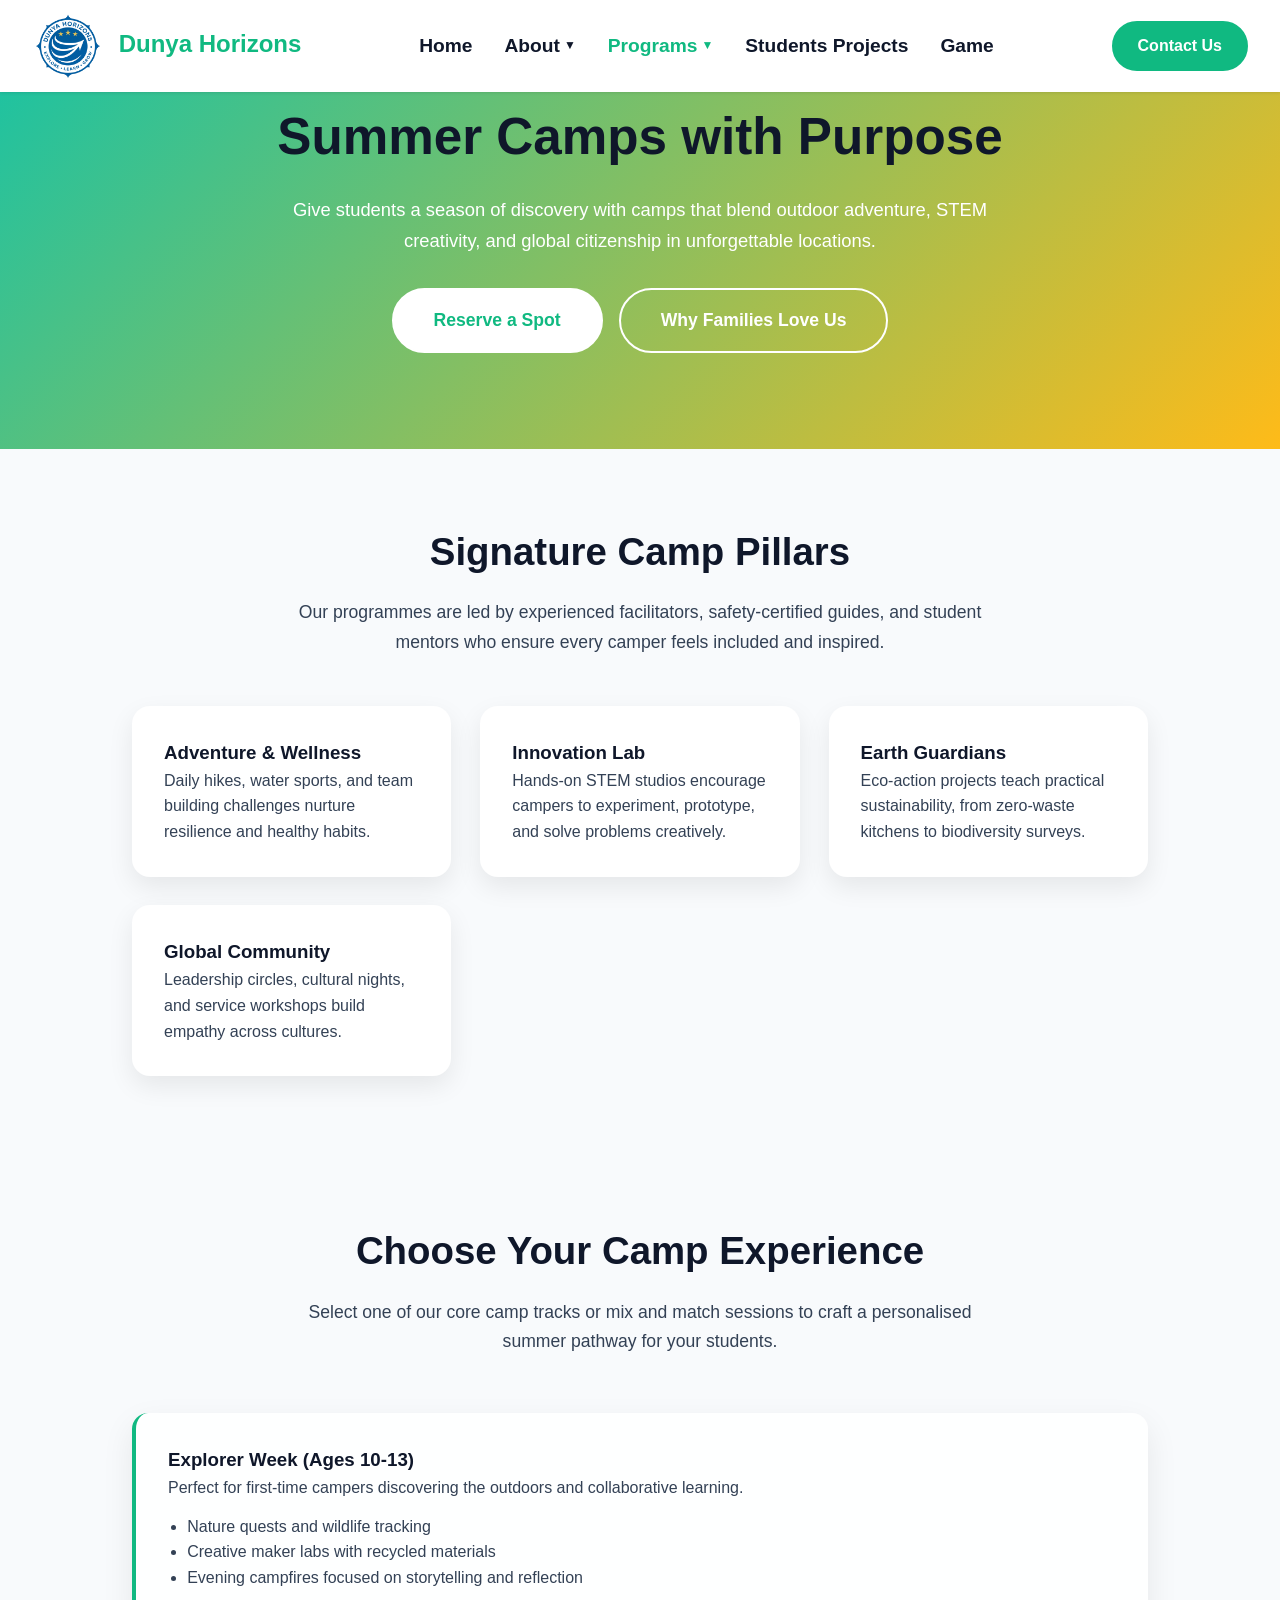
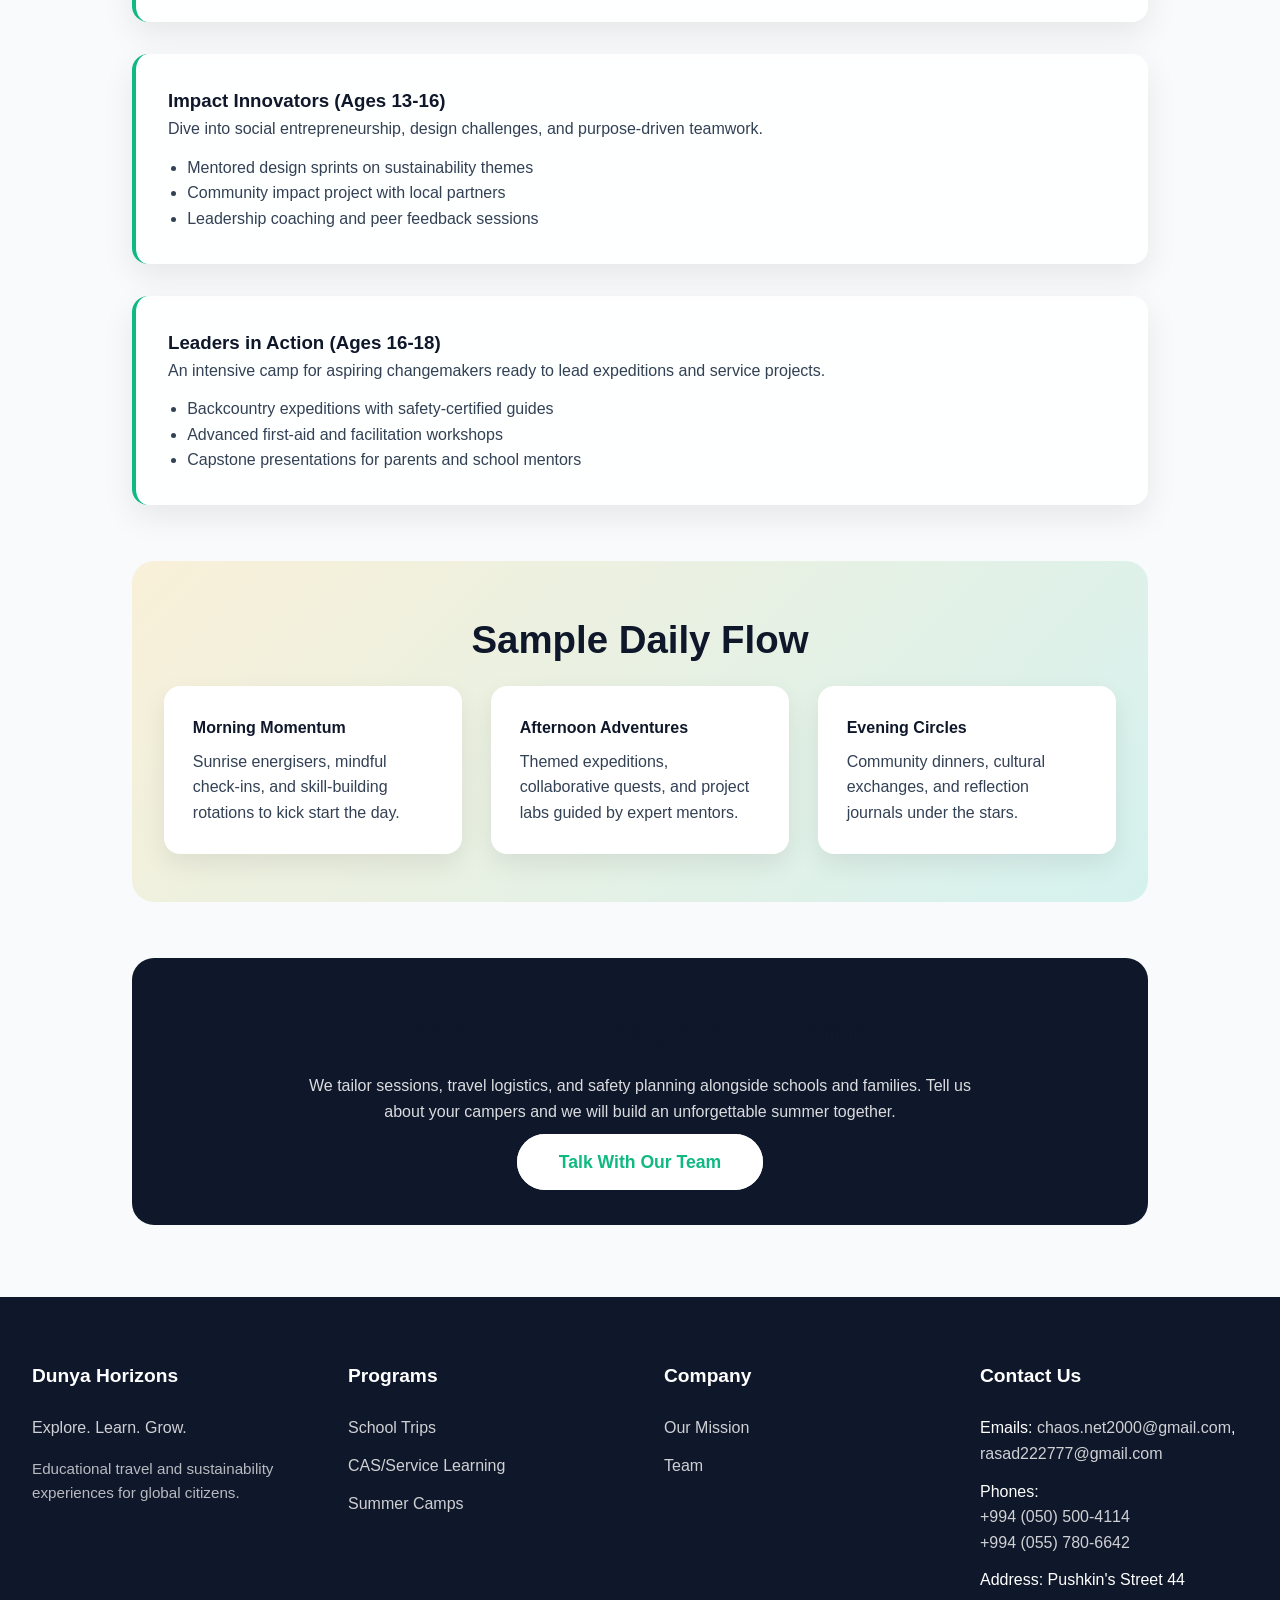
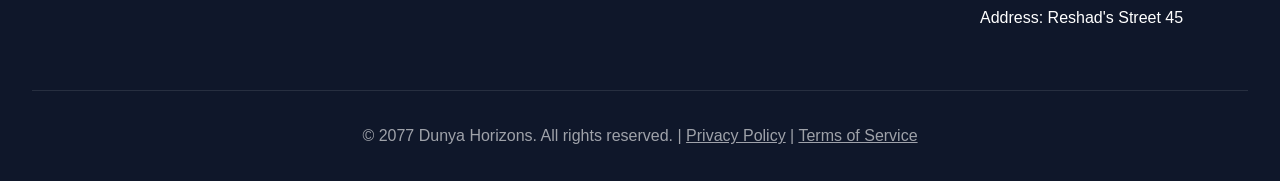
==== html/camps.html @ b31e770b "maybe last version 3" ====
<!DOCTYPE html>
<html lang="en">
<head>
    <meta charset="UTF-8">
    <meta name="viewport" content="width=device-width, initial-scale=1.0">
    <title>Summer Camps - Dunya Horizons</title>
    <meta name="description" content="Adventure-filled summer camps that grow leadership, environmental stewardship, and global friendships.">
    <link rel="stylesheet" href="css/nice.css">
    <link rel="icon" type="image/png" href="img/horizon.png">
    <style>
        body {
            background: var(--bg);
            font-family: 'Inter', sans-serif;
            margin: 0;
            color: var(--body);
        }

        .camps-hero {
            background: linear-gradient(135deg, rgba(0, 190, 160, 0.92), rgba(255, 180, 0, 0.9));
            color: var(--white);
            text-align: center;
            padding: 6rem 2rem;
        }

        .camps-hero h1 {
            font-size: clamp(2.4rem, 4vw, 3.2rem);
            margin-bottom: 1rem;
        }

        .camps-hero p {
            max-width: 760px;
            margin: 0 auto 2rem;
            font-size: 1.15rem;
            line-height: 1.7;
        }

        .camps-hero .cta-group {
            display: flex;
            flex-wrap: wrap;
            justify-content: center;
            gap: 1rem;
        }

        .camps-section {
            max-width: 1080px;
            margin: 0 auto;
            padding: 4.5rem 2rem;
        }

        .camps-section h2 {
            text-align: center;
            color: var(--heading);
            font-size: clamp(2rem, 3vw, 2.6rem);
            margin-bottom: 1rem;
        }

        .camps-section p.section-lead {
            text-align: center;
            max-width: 720px;
            margin: 0 auto 3rem;
            color: var(--body);
            font-size: 1.1rem;
            line-height: 1.7;
        }

        .camp-pillars {
            display: grid;
            grid-template-columns: repeat(auto-fit, minmax(240px, 1fr));
            gap: 1.8rem;
        }

        .camp-card {
            background: var(--white);
            border-radius: 18px;
            box-shadow: 0 10px 26px rgba(0, 0, 0, 0.08);
            padding: 2rem;
            transition: transform 0.3s ease, box-shadow 0.3s ease;
        }

        .camp-card:hover {
            transform: translateY(-6px);
            box-shadow: 0 14px 34px rgba(0, 0, 0, 0.12);
        }

        .camp-card h3 {
            margin-top: 0;
            color: var(--heading);
        }

        .camp-card p {
            margin-bottom: 0;
        }

        .camp-programs {
            margin-top: 3.5rem;
            display: grid;
            gap: 2rem;
        }

        .program-block {
            background: rgba(255, 255, 255, 0.92);
            border-left: 4px solid var(--primary);
            border-radius: 16px;
            padding: 2rem;
            box-shadow: 0 12px 32px rgba(0, 0, 0, 0.08);
        }

        .program-block h3 {
            margin-top: 0;
            color: var(--heading);
        }

        .program-block ul {
            padding-left: 1.2rem;
            margin: 0.8rem 0 0;
        }

        .camp-schedule {
            margin-top: 3.5rem;
            background: linear-gradient(135deg, rgba(255, 180, 0, 0.14), rgba(0, 190, 160, 0.14));
            border-radius: 22px;
            padding: 3rem 2rem;
        }

        .schedule-grid {
            display: grid;
            grid-template-columns: repeat(auto-fit, minmax(240px, 1fr));
            gap: 1.8rem;
        }

        .schedule-card {
            background: var(--white);
            border-radius: 16px;
            padding: 1.8rem;
            box-shadow: 0 10px 26px rgba(0, 0, 0, 0.08);
        }

        .schedule-card h4 {
            margin: 0 0 0.5rem;
            color: var(--heading);
        }

        .camp-cta-panel {
            margin-top: 3.5rem;
            background: var(--heading);
            color: var(--white);
            border-radius: 22px;
            padding: 3rem 2rem;
            text-align: center;
        }

        .camp-cta-panel h3 {
            font-size: 2rem;
            margin-bottom: 1rem;
        }

        .camp-cta-panel p {
            max-width: 680px;
            margin: 0 auto 1.5rem;
            color: rgba(255, 255, 255, 0.85);
        }

        @media (max-width: 768px) {
            .camp-cta-panel {
                padding: 2.5rem 1.5rem;
            }
        }
    </style>
</head>
<body>
    <header class="header" id="header">
        <div class="header-content">
            <a href="Nice.html#home" class="logo">
                <img src="img/horizon.png" alt="Dunya Horizons logo" class="logo-image">
                Dunya Horizons
            </a>
            <nav>
                <ul class="nav-menu" id="navMenu">
                    <li class="nav-item">
                        <a href="Nice.html#home" class="nav-link">Home</a>
                    </li>
                    <li class="nav-item">
                        <a href="mission.html" class="nav-link">
                            About
                            <span class="dropdown-arrow">▼</span>
                        </a>
                        <div class="dropdown">
                            <a href="mission.html">Our Mission</a>
                            <a href="team.html">Team</a>
                        </div>
                    </li>
                    <li class="nav-item">
                        <a href="camps.html" class="nav-link active">
                            Programs
                            <span class="dropdown-arrow">▼</span>
                        </a>
                        <div class="dropdown">
                            <a href="trips.html">School Trips</a>
                            <a href="cas.html">CAS/Service Learning</a>
                            <a href="camps.html" class="active">Summer Camps</a>
                        </div>
                    </li>
                    <li class="nav-item">
                        <a href="Nice.html#blog" class="nav-link">Students Projects</a>
                    </li>
                    <li class="nav-item">
                        <a href="game.html" class="nav-link">Game</a>
                    </li>
                </ul>
            </nav>

            <div class="nav-item contact-menu">
                <a href="contactus.html" class="contact-btn">
                    Contact Us
                </a>
            </div>

            <button class="burger" id="burger" aria-label="Toggle menu">
                <span></span>
                <span></span>
                <span></span>
            </button>
        </div>
    </header>

    <section class="camps-hero" id="hero">
        <h1>Summer Camps with Purpose</h1>
        <p>Give students a season of discovery with camps that blend outdoor adventure, STEM creativity, and global citizenship in unforgettable locations.</p>
        <div class="cta-group">
            <a href="contactus.html" class="btn-primary">Reserve a Spot</a>
            <a href="#pillars" class="btn-ghost">Why Families Love Us</a>
        </div>
    </section>

    <section class="camps-section" id="pillars">
        <h2>Signature Camp Pillars</h2>
        <p class="section-lead">Our programmes are led by experienced facilitators, safety-certified guides, and student mentors who ensure every camper feels included and inspired.</p>
        <div class="camp-pillars">
            <div class="camp-card">
                <h3>Adventure & Wellness</h3>
                <p>Daily hikes, water sports, and team building challenges nurture resilience and healthy habits.</p>
            </div>
            <div class="camp-card">
                <h3>Innovation Lab</h3>
                <p>Hands-on STEM studios encourage campers to experiment, prototype, and solve problems creatively.</p>
            </div>
            <div class="camp-card">
                <h3>Earth Guardians</h3>
                <p>Eco-action projects teach practical sustainability, from zero-waste kitchens to biodiversity surveys.</p>
            </div>
            <div class="camp-card">
                <h3>Global Community</h3>
                <p>Leadership circles, cultural nights, and service workshops build empathy across cultures.</p>
            </div>
        </div>
    </section>

    <section class="camps-section" id="programs">
        <h2>Choose Your Camp Experience</h2>
        <p class="section-lead">Select one of our core camp tracks or mix and match sessions to craft a personalised summer pathway for your students.</p>
        <div class="camp-programs">
            <div class="program-block">
                <h3>Explorer Week (Ages 10-13)</h3>
                <p>Perfect for first-time campers discovering the outdoors and collaborative learning.</p>
                <ul>
                    <li>Nature quests and wildlife tracking</li>
                    <li>Creative maker labs with recycled materials</li>
                    <li>Evening campfires focused on storytelling and reflection</li>
                </ul>
            </div>
            <div class="program-block">
                <h3>Impact Innovators (Ages 13-16)</h3>
                <p>Dive into social entrepreneurship, design challenges, and purpose-driven teamwork.</p>
                <ul>
                    <li>Mentored design sprints on sustainability themes</li>
                    <li>Community impact project with local partners</li>
                    <li>Leadership coaching and peer feedback sessions</li>
                </ul>
            </div>
            <div class="program-block">
                <h3>Leaders in Action (Ages 16-18)</h3>
                <p>An intensive camp for aspiring changemakers ready to lead expeditions and service projects.</p>
                <ul>
                    <li>Backcountry expeditions with safety-certified guides</li>
                    <li>Advanced first-aid and facilitation workshops</li>
                    <li>Capstone presentations for parents and school mentors</li>
                </ul>
            </div>
        </div>

        <div class="camp-schedule" id="schedule">
            <h2 style="text-align: center; color: var(--heading); margin-top: 0;">Sample Daily Flow</h2>
            <div class="schedule-grid">
                <div class="schedule-card">
                    <h4>Morning Momentum</h4>
                    <p>Sunrise energisers, mindful check-ins, and skill-building rotations to kick start the day.</p>
                </div>
                <div class="schedule-card">
                    <h4>Afternoon Adventures</h4>
                    <p>Themed expeditions, collaborative quests, and project labs guided by expert mentors.</p>
                </div>
                <div class="schedule-card">
                    <h4>Evening Circles</h4>
                    <p>Community dinners, cultural exchanges, and reflection journals under the stars.</p>
                </div>
            </div>
        </div>

        <div class="camp-cta-panel">
            <h3>Ready to Co-Design Your Camp?</h3>
            <p>We tailor sessions, travel logistics, and safety planning alongside schools and families. Tell us about your campers and we will build an unforgettable summer together.</p>
            <a href="contactus.html" class="btn-primary">Talk With Our Team</a>
        </div>
    </section>

    <footer>
        <div class="container">
            <div class="footer-content">
                <div class="footer-section">
                    <h3>Dunya Horizons</h3>
                    <p style="color: rgba(255,255,255,0.8); margin-bottom: 1rem;">Explore. Learn. Grow.</p>
                    <p style="color: rgba(255,255,255,0.7); font-size: 0.95rem;">Educational travel and sustainability experiences for global citizens.</p>
                </div>
                <div class="footer-section">
                    <h3>Programs</h3>
                    <ul class="footer-links">
                        <li><a href="trips.html">School Trips</a></li>
                        <li><a href="cas.html">CAS/Service Learning</a></li>
                        <li><a href="camps.html">Summer Camps</a></li>
                    </ul>
                </div>
                <div class="footer-section">
                    <h3>Company</h3>
                    <ul class="footer-links">
                        <li><a href="mission.html">Our Mission</a></li>
                        <li><a href="team.html">Team</a></li>
                    </ul>
                </div>
                <div class="footer-section">
                    <h3>Contact Us</h3>
                    <ul class="footer-links">
                        <li>Emails: <a href="mailto:chaos.net2000@gmail.com">chaos.net2000@gmail.com</a>,
                            <a href="mailto:rasad222777@gmail.com">rasad222777@gmail.com</a></li>
                        <li>Phones:<br><a href="tel:+9940505004114">+994 (050) 500-4114</a><br>
                            <a href="tel:+9940557806642">+994 (055) 780-6642</a></li>
                        <li>Address: Pushkin's Street 44</li>
                        <li>Address: Reshad's Street 45</li>
                    </ul>
                </div>
            </div>
            <div class="footer-bottom">
                <p>&copy; 2077 Dunya Horizons. All rights reserved. | <a href="Nice.html#privacy" style="color: inherit;">Privacy Policy</a> | <a href="Nice.html#terms" style="color: inherit;">Terms of Service</a></p>
            </div>
        </div>
    </footer>

    <script>
        const burger = document.getElementById('burger');
        const navMenu = document.getElementById('navMenu');
        const navItems = document.querySelectorAll('.nav-item');

        burger.addEventListener('click', () => {
            navMenu.classList.toggle('active');
        });

        navItems.forEach(item => {
            const link = item.querySelector('.nav-link');
            if (link && link.querySelector('.dropdown-arrow')) {
                link.addEventListener('click', (e) => {
                    if (window.innerWidth <= 768) {
                        e.preventDefault();
                        item.classList.toggle('mobile-open');
                    }
                });
            }
        });

        const header = document.getElementById('header');
        window.addEventListener('scroll', () => {
            if (window.scrollY > 50) {
                header.classList.add('scrolled');
            } else {
                header.classList.remove('scrolled');
            }
        });

        const sections = document.querySelectorAll('section[id]');
        const navLinks = document.querySelectorAll('.nav-link');

        window.addEventListener('scroll', () => {
            let current = '';
            sections.forEach(section => {
                const sectionTop = section.offsetTop;
                const sectionHeight = section.clientHeight;
                if (window.scrollY >= (sectionTop - 200)) {
                    current = section.getAttribute('id');
                }
            });

            navLinks.forEach(link => {
                if (link.getAttribute('href')?.startsWith('#')) {
                    link.classList.remove('active');
                    if (link.getAttribute('href') === `#${current}`) {
                        link.classList.add('active');
                    }
                }
            });
        });
    </script>
</body>
</html>
---- html/css/nice.css ----
* {
            margin: 0;
            padding: 0;
            box-sizing: border-box;
        }

        :root {
            --primary: #10B981;
            --secondary: #0EA5A4;
            --heading: #0F172A;
            --body: #334155;
            --bg: #F8FAFC;
            --white: #ffffff;
        }

        body {
            font-family: 'Inter', -apple-system, BlinkMacSystemFont, sans-serif;
            color: var(--body);
            background: var(--bg);
            line-height: 1.6;
            overflow-x: hidden;
        }

        h1, h2, h3, h4 {
            font-family: 'Poppins', sans-serif;
            color: var(--heading);
            font-weight: 800;
        }

        /* Header */
        .header {
            position: fixed;
            top: 0;
            left: 0;
            right: 0;
            height: 92px;
            background: var(--white);
            z-index: 1000;
            transition: all 0.3s ease;
            box-shadow: 0 1px 3px rgba(0,0,0,0.1);
        }

        .header.scrolled {
            height: 84px;
            background: rgba(255,255,255,0.95);
            backdrop-filter: blur(10px);
        }

        .header-content {
            max-width: 1280px;
            margin: 0 auto;
            padding: 0 2rem;
            height: 100%;
            display: flex;
            align-items: center;
            justify-content: space-between;
        }

        .logo {
            font-size: 1.5rem;
            font-weight: 700;
            color: var(--primary);
            text-decoration: none;
            font-family: 'Poppins', sans-serif;
        }

        .nav-menu {
            display: flex;
            gap: 2rem;
            list-style: none;
            align-items: center;
        }

        .nav-item {
            position: relative;
        }

        .nav-link {
            color: var(--heading);
            text-decoration: none;
            padding: 0.5rem 0;
            display: flex;
            align-items: center;
            gap: 0.25rem;
            transition: color 0.2s;
            font-weight: 650;
            font-size: 1.2rem;
        }

        .nav-link:hover, .nav-link:focus {
            color: var(--primary);
            outline: none;
        }

        .nav-link.active {
            color: var(--primary);
        }

        .dropdown-arrow {
            font-size: 0.75rem;
            transition: transform 0.2s;
        }

        .nav-item:hover .dropdown-arrow {
            transform: rotate(180deg);
        }

        .dropdown {
            position: absolute;
            top: 100%;
            left: 0;
            background: var(--white);
            min-width: 220px;
            padding: 0.5rem 0;
            border-radius: 8px;
            box-shadow: 0 10px 40px rgba(0,0,0,0.15);
            opacity: 0;
            visibility: hidden;
            transform: translateY(-10px);
            transition: all 0.2s ease;
            margin-top: 1rem;
        }

        .nav-item:hover .dropdown,
        .nav-item:focus-within .dropdown {
            opacity: 1;
            visibility: visible;
            transform: translateY(0);
        }

        .dropdown a {
            display: block;
            padding: 0.75rem 1.25rem;
            color: var(--body);
            text-decoration: none;
            transition: all 0.15s;
            font-size: 1.55rem;
        }

        .dropdown a:hover,
        .dropdown a:focus {
            background: var(--bg);
            color: var(--primary);
            outline: none;
        }

        .contact-btn {
            background: var(--primary);
            color: var(--white);
            padding: 0.65rem 1.5rem;
            border-radius: 50px;
            text-decoration: none;
            font-weight: 600;
            transition: all 0.2s;
            border: 2px solid var(--primary);
            display: flex;
            align-items: center;
            gap: 0.35rem;
        }

        .contact-btn:hover {
            background: transparent;
            color: var(--primary);
            transform: translateY(-2px);
        }

        .contact-menu:hover .contact-btn {
            background: transparent;
            color: var(--primary);
            transform: translateY(-2px);
        }

        .contact-menu .dropdown a {
            overflow-wrap: anywhere;
        }

        .burger {
            display: none;
            flex-direction: column;
            gap: 5px;
            background: none;
            border: none;
            cursor: pointer;
            padding: 0.5rem;
        }

        .burger span {
            width: 25px;
            height: 3px;
            background: var(--heading);
            border-radius: 3px;
            transition: all 0.3s;
        }

        /* Hero Section */
        .hero {
            margin-top: 72px;
            height: 90vh;
            position: relative;
            display: flex;
            align-items: center;
            justify-content: center;
            overflow: hidden;
            background: linear-gradient(135deg, #0EA5A4 0%, #10B981 100%);
        }

        .hero-bg {
            position: absolute;
            top: 0;
            left: 0;
            width: 100%;
            height: 100%;
            object-fit: cover;
            opacity: 0.3;
        }

        .hero-overlay {
            position: absolute;
            top: 0;
            left: 0;
            width: 100%;
            height: 100%;
            background: linear-gradient(135deg, rgba(14,165,164,0.85) 0%, rgba(16,185,129,0.85) 100%);
        }

        .hero-content {
            position: relative;
            z-index: 2;
            text-align: center;
            max-width: 900px;
            padding: 2rem;
            animation: fadeInUp 1s ease;
        }

        @keyframes fadeInUp {
            from {
                opacity: 0;
                transform: translateY(30px);
            }
            to {
                opacity: 1;
                transform: translateY(0);
            }
        }

        .hero h1 {
            font-size: 4rem;
            color: var(--white);
            margin-bottom: 1rem;
            font-weight: 700;
            line-height: 1.1;
        }

        .hero-subtitle {
            font-size: 1.5rem;
            color: rgba(255,255,255,0.95);
            margin-bottom: 2.5rem;
            font-weight: 400;
        }

        .hero-cta {
            display: flex;
            gap: 1.5rem;
            justify-content: center;
            flex-wrap: wrap;
        }

        .btn-primary {
            background: var(--white);
            color: var(--primary);
            padding: 1rem 2.5rem;
            border-radius: 50px;
            text-decoration: none;
            font-weight: 700;
            transition: all 0.3s;
            border: 2px solid var(--white);
            font-size: 1.1rem;
        }

        .btn-primary:hover {
            transform: translateY(-3px);
            box-shadow: 0 10px 30px rgba(0,0,0,0.2);
        }

        .btn-ghost {
            background: transparent;
            color: var(--white);
            padding: 1rem 2.5rem;
            border-radius: 50px;
            text-decoration: none;
            font-weight: 700;
            transition: all 0.3s;
            border: 2px solid var(--white);
            font-size: 1.1rem;
        }

        .btn-ghost:hover {
            background: var(--white);
            color: var(--primary);
        }

        .scroll-indicator {
            position: absolute;
            bottom: 2rem;
            left: 50%;
            transform: translateX(-50%);
            animation: bounce 2s infinite;
            cursor: pointer;
        }

        @keyframes bounce {
            0%, 20%, 50%, 80%, 100% { transform: translateX(-50%) translateY(0); }
            40% { transform: translateX(-50%) translateY(-10px); }
            60% { transform: translateX(-50%) translateY(-5px); }
        }

        .scroll-indicator svg {
            width: 30px;
            height: 30px;
            stroke: var(--white);
        }

        /* Container */
        .container {
            max-width: 1280px;
            margin: 0 auto;
            padding: 0 2rem;
        }

        section {
            padding: 5rem 0;
        }

        .section-header {
            text-align: center;
            margin-bottom: 3rem;
        }

        .section-header h2 {
            font-size: 2.5rem;
            margin-bottom: 1rem;
        }

        .section-header p {
            font-size: 1.2rem;
            color: var(--body);
            max-width: 700px;
            margin: 0 auto;
        }

        /* Programs Grid */
        .programs-grid {
            display: grid;
            grid-template-columns: repeat(auto-fit, minmax(350px, 1fr));
            gap: 2rem;
        }

        .program-card {
            background: var(--white);
            padding: 2rem;
            border-radius: 16px;
            box-shadow: 0 4px 20px rgba(0,0,0,0.08);
            transition: all 0.3s;
            border: 2px solid transparent;
        }

        .program-card:hover {
            transform: translateY(-5px);
            box-shadow: 0 10px 40px rgba(0,0,0,0.12);
            border-color: var(--primary);
        }

        .program-icon {
            width: 60px;
            height: 60px;
            background: linear-gradient(135deg, var(--primary), var(--secondary));
            border-radius: 12px;
            display: flex;
            align-items: center;
            justify-content: center;
            margin-bottom: 1.5rem;
            font-size: 1.8rem;
        }

        .program-card h3 {
            font-size: 1.5rem;
            margin-bottom: 1rem;
        }

        .program-card p {
            color: var(--body);
            margin-bottom: 1.5rem;
            line-height: 1.7;
        }

        .learn-more {
            color: var(--primary);
            text-decoration: none;
            font-weight: 600;
            display: inline-flex;
            align-items: center;
            gap: 0.5rem;
            transition: gap 0.2s;
        }

        .learn-more:hover {
            gap: 0.75rem;
        }

        /* How It Works */
        .steps-grid {
            display: grid;
            grid-template-columns: repeat(auto-fit, minmax(250px, 1fr));
            gap: 2.5rem;
            margin-top: 3rem;
        }

        .step {
            text-align: center;
            position: relative;
        }

        .step-number {
            width: 70px;
            height: 70px;
            background: linear-gradient(135deg, var(--primary), var(--secondary));
            color: var(--white);
            border-radius: 50%;
            display: flex;
            align-items: center;
            justify-content: center;
            font-size: 2rem;
            font-weight: 700;
            margin: 0 auto 1.5rem;
        }

        .step h3 {
            font-size: 1.4rem;
            margin-bottom: 1rem;
        }

        /* Impact Numbers */
        .impact-stats {
            display: grid;
            grid-template-columns: repeat(auto-fit, minmax(200px, 1fr));
            gap: 3rem;
            text-align: center;
        }

        .stat {
            padding: 2rem;
        }

        .stat-number {
            font-size: 3.5rem;
            font-weight: 700;
            color: var(--primary);
            display: block;
            margin-bottom: 0.5rem;
        }

        .stat-label {
            font-size: 1.1rem;
            color: var(--body);
            font-weight: 500;
        }

        /* Testimonials */
        .testimonials-slider {
            max-width: 900px;
            margin: 0 auto;
            position: relative;
        }

        .testimonial {
            background: var(--white);
            padding: 3rem;
            border-radius: 16px;
            box-shadow: 0 4px 20px rgba(0,0,0,0.08);
            text-align: center;
        }

        .testimonial-text {
            font-size: 1.2rem;
            font-style: italic;
            margin-bottom: 2rem;
            line-height: 1.8;
        }

        .testimonial-author {
            display: flex;
            align-items: center;
            justify-content: center;
            gap: 1rem;
        }

        .author-avatar {
            width: 60px;
            height: 60px;
            border-radius: 50%;
            background: linear-gradient(135deg, var(--primary), var(--secondary));
            display: flex;
            align-items: center;
            justify-content: center;
            color: var(--white);
            font-size: 1.5rem;
            font-weight: 700;
        }

        .author-info strong {
            display: block;
            color: var(--heading);
            font-weight: 600;
        }

        .author-info span {
            color: var(--body);
            font-size: 0.95rem;
        }

        /* Partners */
        .partners-grid {
            display: flex;
            justify-content: center;
            align-items: center;
            gap: 3rem;
            flex-wrap: wrap;
            filter: grayscale(100%);
            opacity: 0.6;
            transition: all 0.3s;
        }

        .partners-grid:hover {
            filter: grayscale(0%);
            opacity: 1;
        }

        .partner-logo {
            font-size: 2rem;
            font-weight: 700;
            color: var(--body);
        }
        /* Blog Highlights */
        .blog-grid {
            display: grid;
            grid-template-columns: repeat(auto-fit, minmax(300px, 1fr));
            gap: 2rem;
        }

        .blog-card {
            background: var(--white);
            border-radius: 16px;
            overflow: hidden;
            box-shadow: 0 4px 20px rgba(0,0,0,0.08);
            transition: all 0.3s;
        }

        .blog-card:hover {
            transform: translateY(-5px);
            box-shadow: 0 10px 40px rgba(0,0,0,0.12);
        }

        .blog-image {
            width: 100%;
            height: 200px;
            background: linear-gradient(135deg, var(--primary), var(--secondary));
            display: flex;
            align-items: center;
            justify-content: center;
            font-size: 3rem;
        }

        .blog-content {
            padding: 1.5rem;
        }

        .blog-tag {
            display: inline-block;
            padding: 0.25rem 0.75rem;
            background: var(--bg);
            color: var(--primary);
            border-radius: 20px;
            font-size: 0.85rem;
            font-weight: 600;
            margin-bottom: 1rem;
        }

        .blog-card h3 {
            font-size: 1.3rem;
            margin-bottom: 0.75rem;
        }

        .blog-card p {
            color: var(--body);
            margin-bottom: 1rem;
        }

        .blog-meta {
            font-size: 0.9rem;
            color: #94a3b8;
        }

        /* Contact Form */
        .contact-section {
            background: linear-gradient(135deg, var(--primary), var(--secondary));
            color: var(--white);
        }

        .contact-section h2,
        .contact-section p {
            color: var(--white);
        }

        .contact-direct {
            margin-top: 1rem;
            font-weight: 600;
        }

        .contact-direct a {
            color: var(--white);
            text-decoration: underline;
            word-break: break-all;
        }

        .contact-direct a:hover,
        .contact-direct a:focus {
            color: #d1fae5;
        }

        .contact-page-hero {
            margin-top: 92px;
            padding: 160px 0 96px;
            background: linear-gradient(135deg, #0EA5A4 0%, #10B981 100%);
            color: var(--white);
        }

        .contact-page-hero .container {
            max-width: 960px;
        }

        .contact-page-hero h1 {
            color: var(--white);
            font-size: 2.75rem;
            margin-bottom: 1.5rem;
        }

        .contact-page-hero p {
            color: rgba(255,255,255,0.85);
            font-size: 1.15rem;
            margin-bottom: 2.5rem;
        }

        .contact-page-tag {
            display: inline-block;
            padding: 0.35rem 1rem;
            border-radius: 999px;
            border: 1px solid rgba(255,255,255,0.6);
            font-weight: 600;
            text-transform: uppercase;
            letter-spacing: 0.1em;
            font-size: 0.75rem;
            margin-bottom: 1.5rem;
        }

        .contact-links-grid {
            display: grid;
            grid-template-columns: repeat(auto-fit, minmax(220px, 1fr));
            gap: 1.5rem;
        }

        .contact-link-card {
            background: rgba(255,255,255,0.15);
            border: 1px solid rgba(255,255,255,0.3);
            border-radius: 16px;
            padding: 1.5rem;
            text-decoration: none;
            color: var(--white);
            transition: transform 0.2s ease, background 0.2s ease;
        }

        .contact-link-card:hover,
        .contact-link-card:focus {
            transform: translateY(-4px);
            background: rgba(255,255,255,0.25);
            color: var(--white);
        }

        .contact-link-title {
            font-size: 0.95rem;
            opacity: 0.85;
            display: block;
            margin-bottom: 0.25rem;
        }

        .contact-link-value {
            font-size: 1.25rem;
            font-weight: 700;
            word-break: break-word;
        }

        .contact-details-section {
            background: var(--white);
            padding: 80px 0;
        }

        .contact-details-grid {
            display: grid;
            grid-template-columns: repeat(auto-fit, minmax(220px, 1fr));
            gap: 2rem;
        }

        .detail-card {
            background: var(--bg);
            border-radius: 16px;
            padding: 2rem;
            border: 1px solid #e2e8f0;
            box-shadow: 0 10px 30px rgba(15,23,42,0.08);
        }

        .detail-card h3 {
            margin-bottom: 0.75rem;
            color: var(--heading);
        }

        .detail-card p,
        .detail-card a {
            color: var(--body);
            font-size: 1.05rem;
            line-height: 1.6;
            text-decoration: none;
        }

        .detail-card a:hover,
        .detail-card a:focus {
            color: var(--primary);
        }

        .contact-form {
            max-width: 700px;
            margin: 2rem auto 0;
            background: var(--white);
            padding: 3rem;
            border-radius: 16px;
        }

        .form-group {
            margin-bottom: 1.5rem;
        }

        .form-group label {
            display: block;
            margin-bottom: 0.5rem;
            color: var(--heading);
            font-weight: 600;
        }

        .form-group input,
        .form-group select,
        .form-group textarea {
            width: 100%;
            padding: 0.875rem;
            border: 2px solid #e2e8f0;
            border-radius: 8px;
            font-family: inherit;
            font-size: 1rem;
            transition: border-color 0.2s;
        }

        .form-group input:focus,
        .form-group select:focus,
        .form-group textarea:focus {
            outline: none;
            border-color: var(--primary);
        }

        .form-group textarea {
            resize: vertical;
            min-height: 120px;
        }

        .submit-btn {
            background: var(--primary);
            color: var(--white);
            padding: 1rem 3rem;
            border: none;
            border-radius: 50px;
            font-weight: 700;
            font-size: 1.1rem;
            cursor: pointer;
            transition: all 0.3s;
            width: 100%;
        }

        .submit-btn:hover {
            background: var(--secondary);
            transform: translateY(-2px);
            box-shadow: 0 10px 30px rgba(16,185,129,0.3);
        }

        .form-message {
            margin-top: 1rem;
            padding: 1rem;
            border-radius: 8px;
            text-align: center;
            display: none;
        }

        .form-message.success {
            background: #d1fae5;
            color: #065f46;
            display: block;
        }

        .form-message.error {
            background: #fee2e2;
            color: #991b1b;
            display: block;
        }

        /* Footer */
        footer {
            background: var(--heading);
            color: var(--white);
            padding: 4rem 0 2rem;
        }

        .footer-content {
            display: grid;
            grid-template-columns: repeat(auto-fit, minmax(250px, 1fr));
            gap: 3rem;
            margin-bottom: 3rem;
        }

        .footer-section h3 {
            color: var(--white);
            margin-bottom: 1.5rem;
            font-size: 1.2rem;
        }

        .footer-links {
            list-style: none;
        }

        .footer-links li {
            margin-bottom: 0.75rem;
        }

        .footer-links a {
            color: rgba(255,255,255,0.8);
            text-decoration: none;
            transition: color 0.2s;
        }

        .footer-links a:hover {
            color: var(--primary);
        }

        .social-links {
            display: flex;
            gap: 1rem;
            margin-top: 1rem;
        }

        .social-link {
            width: 40px;
            height: 40px;
            background: rgba(255,255,255,0.1);
            border-radius: 50%;
            display: flex;
            align-items: center;
            justify-content: center;
            color: var(--white);
            text-decoration: none;
            transition: all 0.3s;
        }

        .social-link:hover {
            background: var(--primary);
            transform: translateY(-3px);
        }

        .footer-bottom {
            border-top: 1px solid rgba(255,255,255,0.1);
            padding-top: 2rem;
            text-align: center;
            color: rgba(255,255,255,0.6);
        }

        /* Responsive */
        @media (max-width: 1024px) {
            .hero h1 {
                font-size: 3rem;
            }

            .hero-subtitle {
                font-size: 1.3rem;
            }
        }

        @media (max-width: 768px) {
            .burger {
                display: flex;
            }

            .nav-menu {
                position: fixed;
                top: 72px;
                left: -100%;
                width: 100%;
                height: calc(100vh - 72px);
                background: var(--white);
                flex-direction: column;
                align-items: flex-start;
                padding: 2rem;
                transition: left 0.3s;
                overflow-y: auto;
                gap: 0;
            }

            .nav-menu.active {
                left: 0;
            }

            .nav-item {
                width: 100%;
                border-bottom: 1px solid var(--bg);
                padding: 1rem 0;
            }

            .dropdown {
                position: static;
                opacity: 1;
                visibility: visible;
                transform: none;
                box-shadow: none;
                margin-top: 0.5rem;
                display: none;
                padding-left: 1rem;
            }

            .nav-item.mobile-open .dropdown {
                display: block;
            }

            .hero h1 {
                font-size: 2.5rem;
            }

            .hero-subtitle {
                font-size: 1.1rem;
            }

            .hero-cta {
                flex-direction: column;
            }

            .section-header h2 {
                font-size: 2rem;
            }

            .programs-grid,
            .blog-grid {
                grid-template-columns: 1fr;
            }

            .contact-form {
                padding: 2rem 1.5rem;
            }
        }

        @media (max-width: 480px) {
            .hero h1 {
                font-size: 2rem;
            }

            .stat-number {
                font-size: 2.5rem;
            }

            .testimonial {
                padding: 2rem 1.5rem;
            }
        }
        /* Logo image next to the site name */
        .logo-image {
            height: 72px;
            width: auto;
            margin-right: 0.5rem;
            vertical-align: middle;
        }
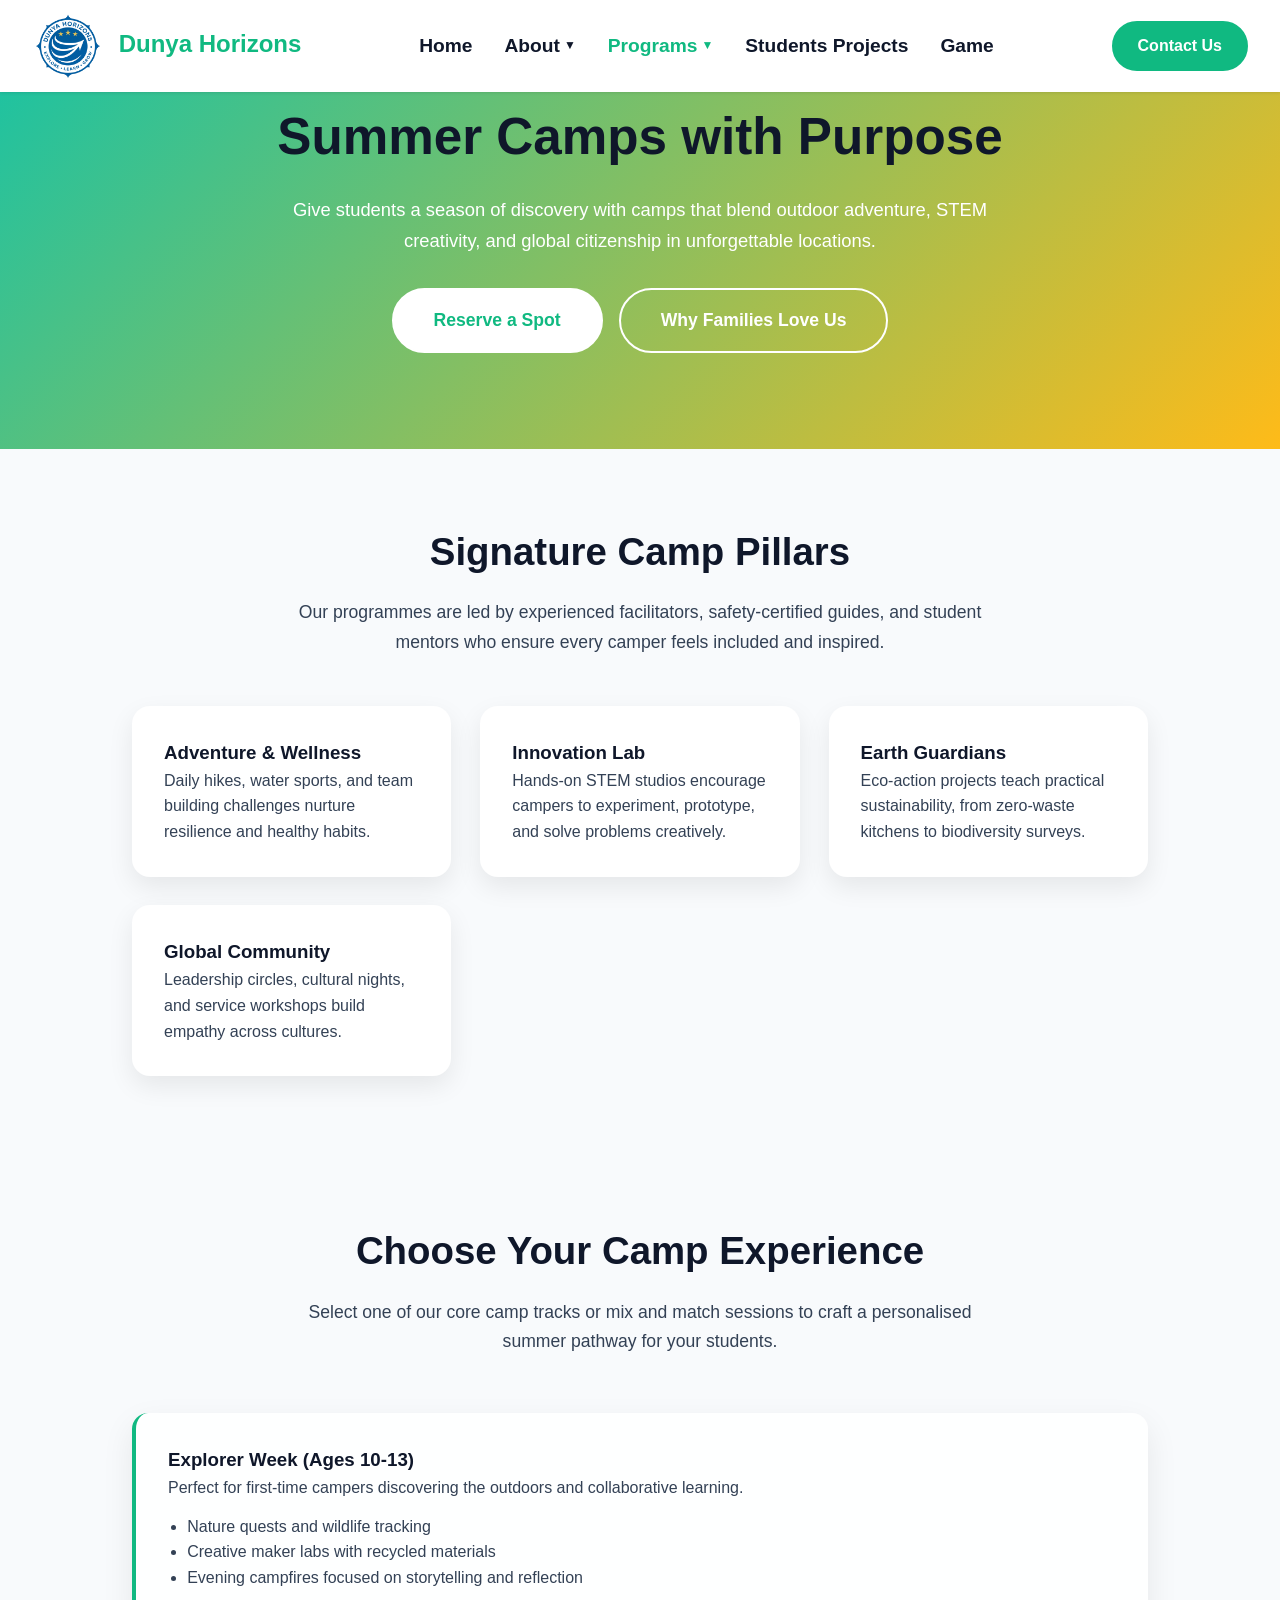
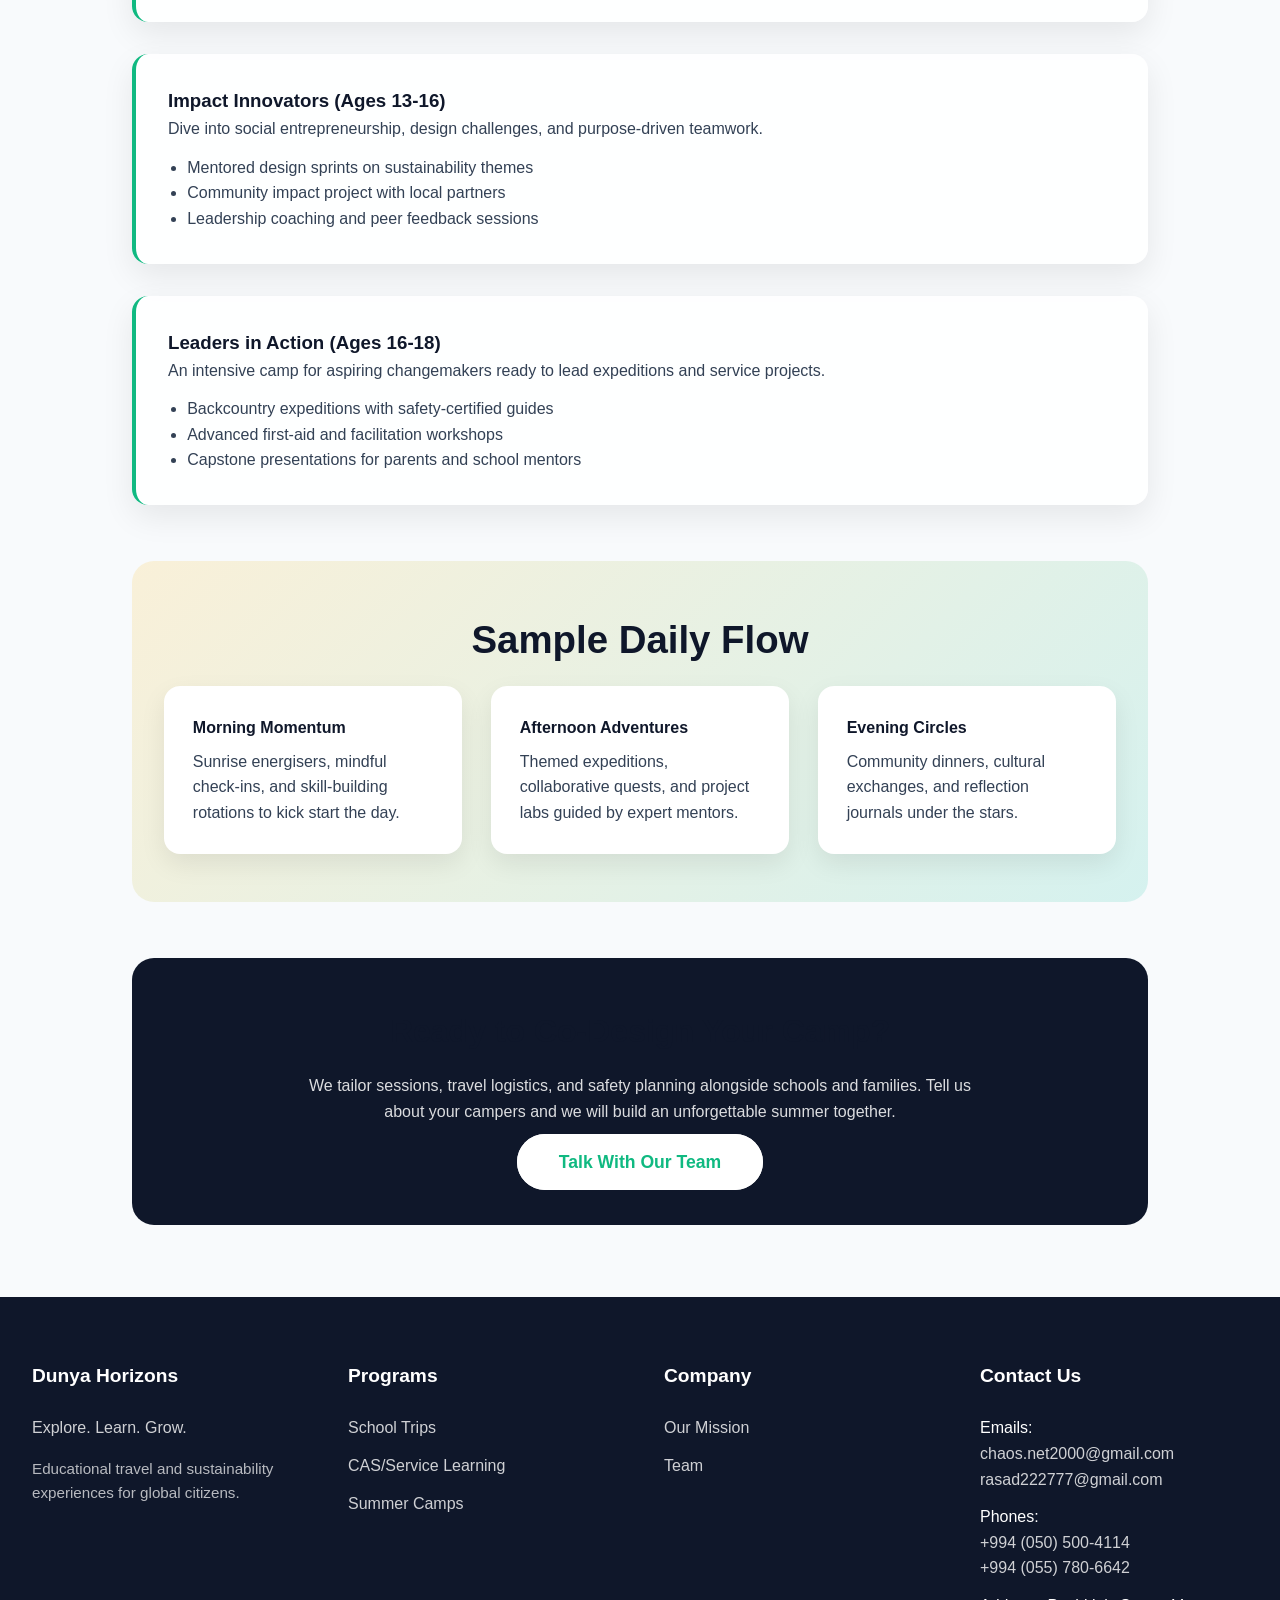
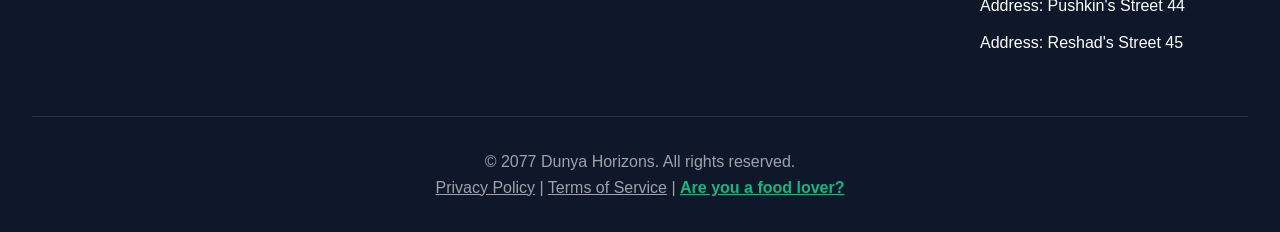
==== commit 37d24549: "last version Finaly))" ====
--- a/html/camps.html
+++ b/html/camps.html
@@ -339,7 +339,7 @@
                 <div class="footer-section">
                     <h3>Contact Us</h3>
                     <ul class="footer-links">
-                        <li>Emails: <a href="mailto:chaos.net2000@gmail.com">chaos.net2000@gmail.com</a>,
+                        <li>Emails: <br><a href="mailto:chaos.net2000@gmail.com">chaos.net2000@gmail.com</br></a>
                             <a href="mailto:rasad222777@gmail.com">rasad222777@gmail.com</a></li>
                         <li>Phones:<br><a href="tel:+9940505004114">+994 (050) 500-4114</a><br>
                             <a href="tel:+9940557806642">+994 (055) 780-6642</a></li>
@@ -349,8 +349,13 @@
                 </div>
             </div>
             <div class="footer-bottom">
-                <p>&copy; 2077 Dunya Horizons. All rights reserved. | <a href="Nice.html#privacy" style="color: inherit;">Privacy Policy</a> | <a href="Nice.html#terms" style="color: inherit;">Terms of Service</a></p>
-            </div>
+                <p>
+                &copy; 2077 Dunya Horizons. All rights reserved. <br>
+                <a href="Nice.html#privacy" style="color: inherit;">Privacy Policy</a> |
+                <a href="Nice.html#terms" style="color: inherit;">Terms of Service</a> |
+                <a href="food.html" style="color: var(--primary); font-weight: 600;">Are you a food lover?</a>
+                </p> 
+           </div>
         </div>
     </footer>
 
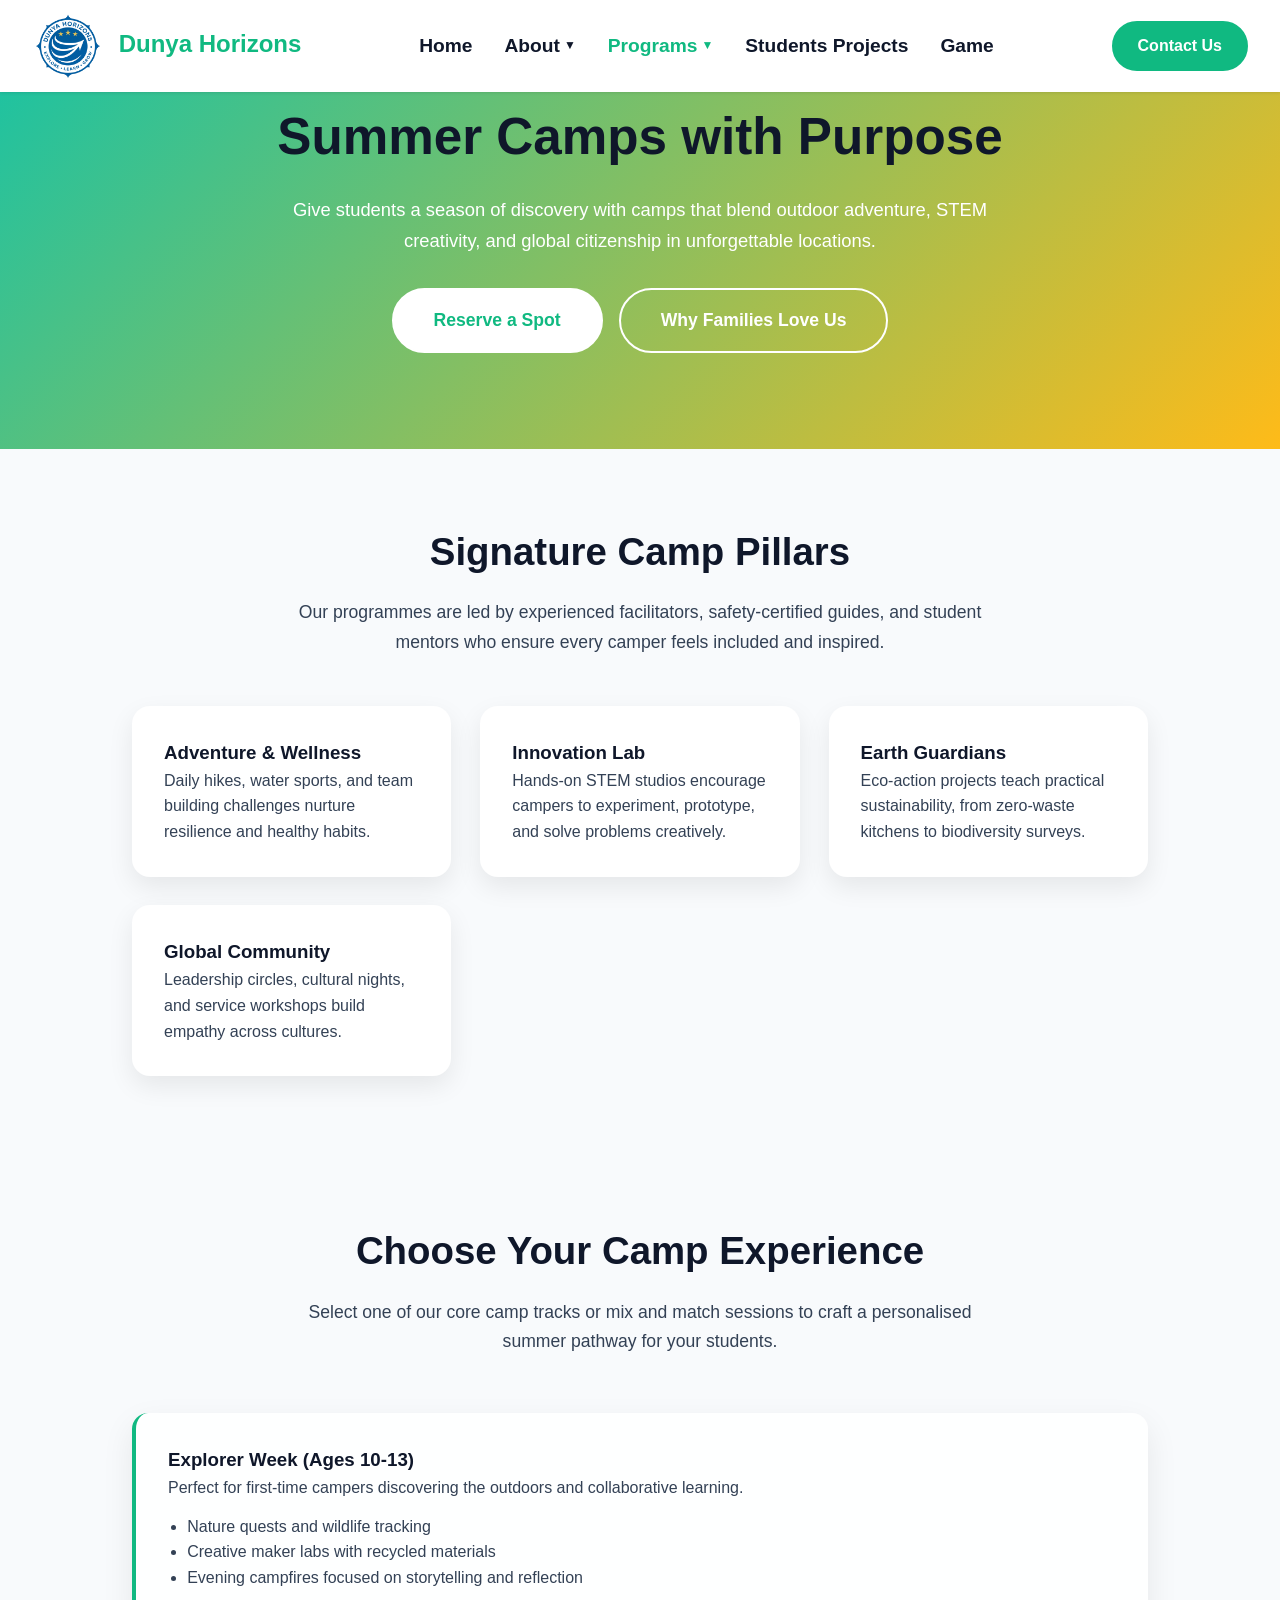
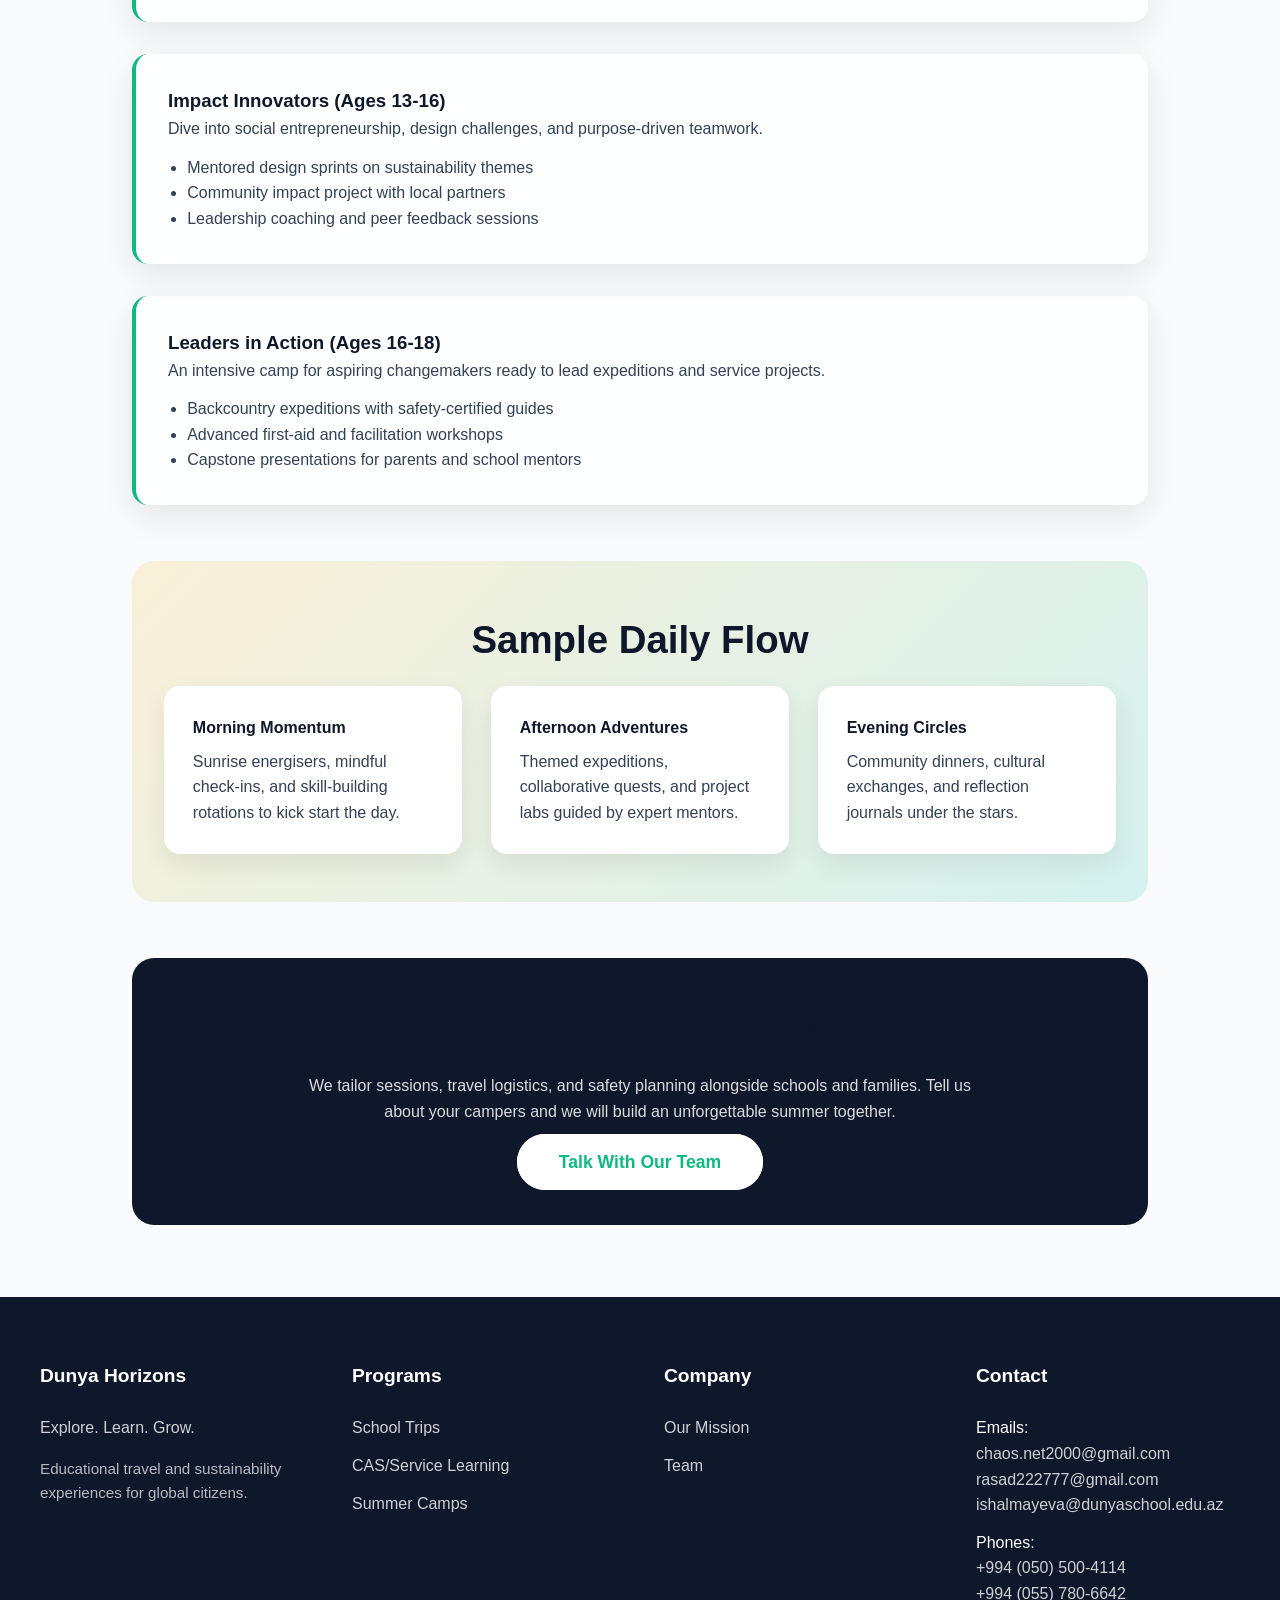
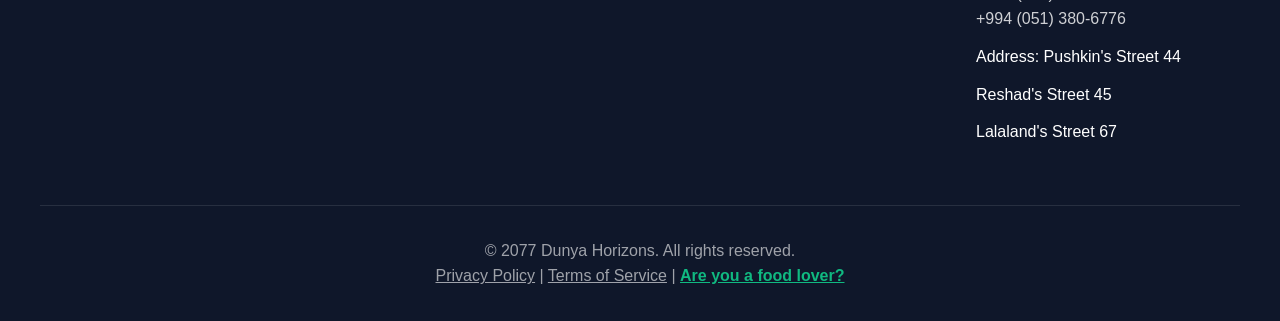
==== commit e3b23b1c: "thanks of god i did itgit add ." ====
--- a/html/camps.html
+++ b/html/camps.html
@@ -170,14 +170,14 @@
 <body>
     <header class="header" id="header">
         <div class="header-content">
-            <a href="Nice.html#home" class="logo">
+            <a href="index.html#home" class="logo">
                 <img src="img/horizon.png" alt="Dunya Horizons logo" class="logo-image">
                 Dunya Horizons
             </a>
             <nav>
                 <ul class="nav-menu" id="navMenu">
                     <li class="nav-item">
-                        <a href="Nice.html#home" class="nav-link">Home</a>
+                        <a href="index.html#home" class="nav-link">Home</a>
                     </li>
                     <li class="nav-item">
                         <a href="mission.html" class="nav-link">
@@ -201,7 +201,7 @@
                         </div>
                     </li>
                     <li class="nav-item">
-                        <a href="Nice.html#blog" class="nav-link">Students Projects</a>
+                        <a href="index.html#blog" class="nav-link">Students Projects</a>
                     </li>
                     <li class="nav-item">
                         <a href="game.html" class="nav-link">Game</a>
@@ -337,22 +337,27 @@
                     </ul>
                 </div>
                 <div class="footer-section">
-                    <h3>Contact Us</h3>
+                    <h3>Contact</h3>
+                    <ul class="footer-links">
                     <ul class="footer-links">
                         <li>Emails: <br><a href="mailto:chaos.net2000@gmail.com">chaos.net2000@gmail.com</br></a>
-                            <a href="mailto:rasad222777@gmail.com">rasad222777@gmail.com</a></li>
+                        <a href="mailto:rasad222777@gmail.com">rasad222777@gmail.com</a>
+                        <a href="mailto:ishalmayeva@dunyaschool.edu.az">ishalmayeva@dunyaschool.edu.az</a></li>
                         <li>Phones:<br><a href="tel:+9940505004114">+994 (050) 500-4114</a><br>
-                            <a href="tel:+9940557806642">+994 (055) 780-6642</a></li>
+                        <a href="tel:+9940557806642">+994 (055) 780-6642</a><br>
+                        <a href="tel:+9940513706776">+994 (051) 380-6776</a></li>
+
                         <li>Address: Pushkin's Street 44</li>
-                        <li>Address: Reshad's Street 45</li>
+                        <li>Reshad's Street 45</li>
+                        <li>Lalaland's Street 67</li>
                     </ul>
                 </div>
             </div>
             <div class="footer-bottom">
                 <p>
                 &copy; 2077 Dunya Horizons. All rights reserved. <br>
-                <a href="Nice.html#privacy" style="color: inherit;">Privacy Policy</a> |
-                <a href="Nice.html#terms" style="color: inherit;">Terms of Service</a> |
+                <a href="index.html#privacy" style="color: inherit;">Privacy Policy</a> |
+                <a href="index.html#terms" style="color: inherit;">Terms of Service</a> |
                 <a href="food.html" style="color: var(--primary); font-weight: 600;">Are you a food lover?</a>
                 </p> 
            </div>
@@ -360,13 +365,42 @@
     </footer>
 
     <script>
+        // Mobile navigation
         const burger = document.getElementById('burger');
         const navMenu = document.getElementById('navMenu');
         const navItems = document.querySelectorAll('.nav-item');
-
-        burger.addEventListener('click', () => {
-            navMenu.classList.toggle('active');
-        });
+        const navLinks = document.querySelectorAll('.nav-link');
+        const dropdownLinks = navMenu ? navMenu.querySelectorAll('.dropdown a') : [];
+
+        if (burger) {
+            burger.setAttribute('aria-expanded', 'false');
+        }
+
+        const setMenuState = (isOpen) => {
+            if (!navMenu) return;
+            navMenu.classList.toggle('active', isOpen);
+            document.body.classList.toggle('nav-open', isOpen);
+            if (burger) {
+                burger.classList.toggle('is-active', isOpen);
+                burger.setAttribute('aria-expanded', String(isOpen));
+            }
+        };
+
+        if (burger && navMenu) {
+            burger.addEventListener('click', () => {
+                const nextState = !navMenu.classList.contains('active');
+                setMenuState(nextState);
+            });
+        }
+
+        const closeMenuOnLink = (link) => {
+            link.addEventListener('click', () => {
+                if (window.innerWidth <= 768) {
+                    setMenuState(false);
+                    navItems.forEach(item => item.classList.remove('mobile-open'));
+                }
+            });
+        };
 
         navItems.forEach(item => {
             const link = item.querySelector('.nav-link');
@@ -380,6 +414,21 @@
             }
         });
 
+        navLinks.forEach(link => {
+            if (!link.querySelector('.dropdown-arrow')) {
+                closeMenuOnLink(link);
+            }
+        });
+
+        dropdownLinks.forEach(closeMenuOnLink);
+
+        window.addEventListener('resize', () => {
+            if (window.innerWidth > 768) {
+                setMenuState(false);
+                navItems.forEach(item => item.classList.remove('mobile-open'));
+            }
+        });
+
         const header = document.getElementById('header');
         window.addEventListener('scroll', () => {
             if (window.scrollY > 50) {
@@ -390,7 +439,6 @@
         });
 
         const sections = document.querySelectorAll('section[id]');
-        const navLinks = document.querySelectorAll('.nav-link');
 
         window.addEventListener('scroll', () => {
             let current = '';
--- a/html/css/nice.css
+++ b/html/css/nice.css
@@ -19,6 +19,24 @@
             background: var(--bg);
             line-height: 1.6;
             overflow-x: hidden;
+        }
+
+        html {
+            scroll-behavior: smooth;
+        }
+
+        body.nav-open {
+            overflow: hidden;
+        }
+
+        img,
+        video {
+            max-width: 100%;
+            height: auto;
+        }
+
+        iframe {
+            max-width: 100%;
         }
 
         h1, h2, h3, h4 {
@@ -195,13 +213,14 @@
         /* Hero Section */
         .hero {
             margin-top: 72px;
-            height: 90vh;
+            min-height: 90vh;
             position: relative;
             display: flex;
             align-items: center;
             justify-content: center;
             overflow: hidden;
             background: linear-gradient(135deg, #0EA5A4 0%, #10B981 100%);
+            padding: clamp(5rem, 12vw, 8rem) clamp(1.5rem, 6vw, 3rem);
         }
 
         .hero-bg {
@@ -322,13 +341,13 @@
 
         /* Container */
         .container {
-            max-width: 1280px;
+            max-width: min(1280px, 100%);
             margin: 0 auto;
-            padding: 0 2rem;
+            padding: 0 clamp(1.25rem, 4vw, 2.5rem);
         }
 
         section {
-            padding: 5rem 0;
+            padding: clamp(3.5rem, 8vw, 5rem) 0;
         }
 
         .section-header {
@@ -351,7 +370,7 @@
         /* Programs Grid */
         .programs-grid {
             display: grid;
-            grid-template-columns: repeat(auto-fit, minmax(350px, 1fr));
+            grid-template-columns: repeat(auto-fit, minmax(280px, 1fr));
             gap: 2rem;
         }
 
@@ -410,7 +429,7 @@
         /* How It Works */
         .steps-grid {
             display: grid;
-            grid-template-columns: repeat(auto-fit, minmax(250px, 1fr));
+            grid-template-columns: repeat(auto-fit, minmax(240px, 1fr));
             gap: 2.5rem;
             margin-top: 3rem;
         }
@@ -543,7 +562,7 @@
         /* Blog Highlights */
         .blog-grid {
             display: grid;
-            grid-template-columns: repeat(auto-fit, minmax(300px, 1fr));
+            grid-template-columns: repeat(auto-fit, minmax(240px, 1fr));
             gap: 2rem;
         }
 
@@ -898,6 +917,22 @@
         }
 
         @media (max-width: 768px) {
+            .header {
+                height: 78px;
+            }
+
+            .header.scrolled {
+                height: 72px;
+            }
+
+            .header-content {
+                padding: 0 1.25rem;
+            }
+
+            .logo-image {
+                height: 56px;
+            }
+
             .burger {
                 display: flex;
             }
@@ -966,6 +1001,24 @@
             .contact-form {
                 padding: 2rem 1.5rem;
             }
+
+            section {
+                padding: 3rem 0;
+            }
+        }
+
+        @media (max-width: 600px) {
+            .hero {
+                margin-top: 64px;
+            }
+
+            .hero-content {
+                padding: 1.5rem;
+            }
+
+            .header-content {
+                padding: 0 1rem;
+            }
         }
 
         @media (max-width: 480px) {
@@ -979,6 +1032,10 @@
 
             .testimonial {
                 padding: 2rem 1.5rem;
+            }
+
+            section {
+                padding: 2.5rem 0;
             }
         }
         /* Logo image next to the site name */
